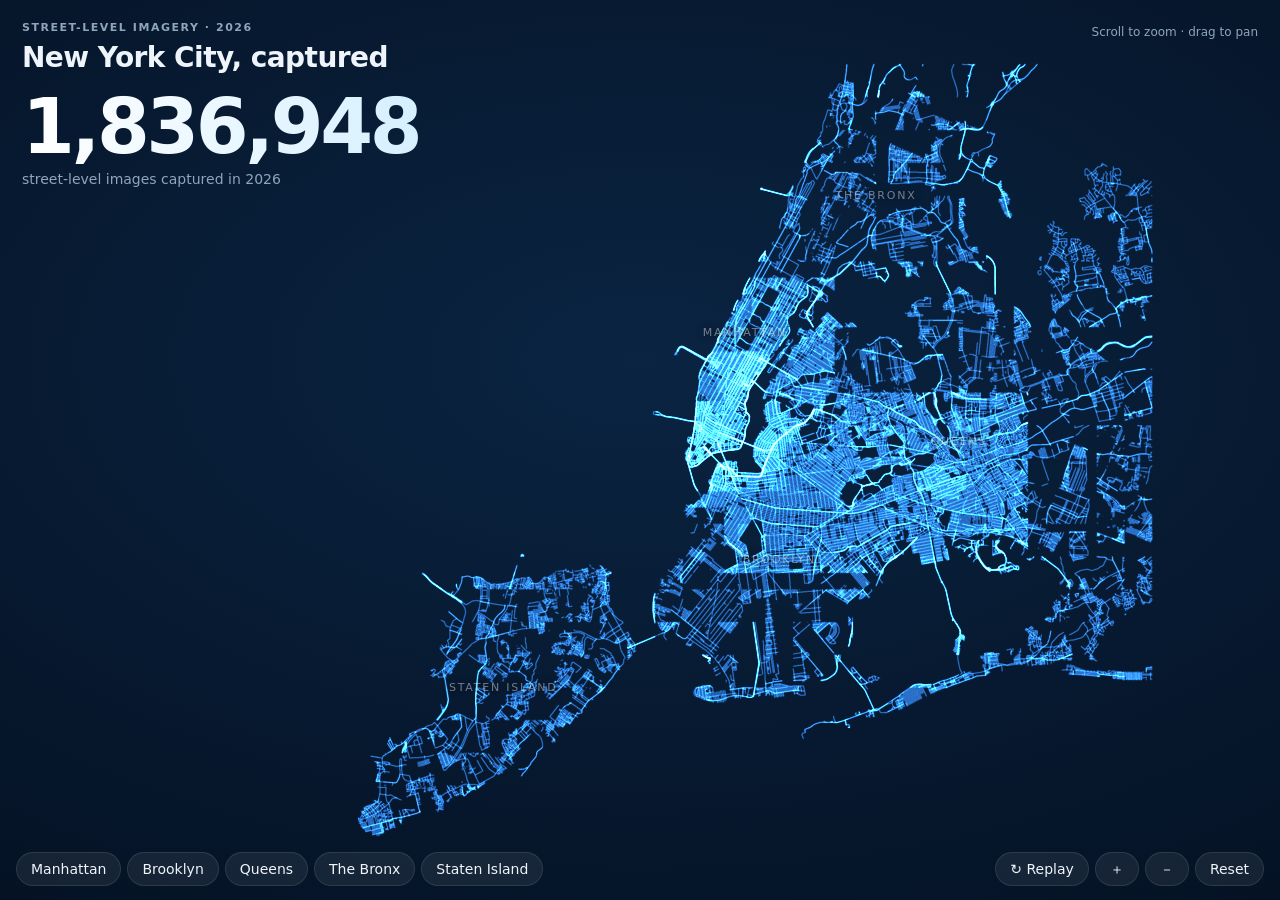
==== coverage.html @ e47feb4b "NYC story map embeds" ====
<!doctype html>
<html lang="en"><head><meta charset="utf-8"><meta name="viewport" content="width=device-width,initial-scale=1">
<title>NYC Glow Map</title>
<link rel="stylesheet" href="base.css">
<style>
#c{position:absolute;inset:0;width:100%;height:100%;cursor:grab;touch-action:none;background:radial-gradient(100% 80% at 50% 40%,#0a2442,#041021)}
#c:active{cursor:grabbing}
.hud{position:absolute;pointer-events:none;left:22px;top:20px;right:22px}
h1{font-size:clamp(18px,3vw,28px);letter-spacing:-.02em;margin-top:2px;max-width:440px}
#big{font-size:clamp(38px,7vw,76px);font-weight:700;letter-spacing:-.045em;font-variant-numeric:tabular-nums;line-height:1;margin-top:10px;background:linear-gradient(90deg,#fff,#7fd0ff);-webkit-background-clip:text;background-clip:text;color:transparent}
#sub{color:var(--mut);margin-top:4px}
#view{margin-top:14px;display:inline-flex;gap:8px;align-items:baseline;padding:7px 14px;border-radius:99px;font-size:13px;color:#cfe6ff;background:rgba(8,26,46,.7);border:1px solid var(--line);opacity:0;transform:translateY(4px);transition:.3s}
#view.on{opacity:1;transform:none}#view b{font-size:16px;font-variant-numeric:tabular-nums;color:#fff}
#dock{position:absolute;left:16px;right:16px;bottom:14px;display:flex;gap:8px;flex-wrap:wrap;align-items:center;justify-content:space-between}
.grp{display:flex;gap:6px;flex-wrap:wrap}
.btn.on{background:var(--blue);border-color:transparent}
.lab{position:absolute;font-size:11px;letter-spacing:.16em;text-transform:uppercase;color:rgba(255,255,255,.55);transform:translate(-50%,-50%);transition:opacity .3s;pointer-events:none;text-shadow:0 0 8px #041021}
#hint{position:absolute;right:22px;top:24px;font-size:12px;color:var(--mut);pointer-events:none;transition:opacity .6s}
#load{position:absolute;inset:0;display:grid;place-items:center;color:var(--mut);background:#041021;transition:opacity .6s}
@media(max-width:640px){#hint{display:none}.btn{padding:0 10px}}
</style></head><body>
<canvas id="c"></canvas><div id="labs"></div>
<div class="hud"><div class="eyebrow" id="eyebrow">Street-level imagery · 2026</div><h1 id="title">New York City, captured</h1><div id="big">0</div><div id="sub">street-level images captured in 2026</div><div id="view"><b id="vn">0</b> <span>images in view</span></div></div>
<div id="hint">Scroll to zoom · drag to pan</div>
<div id="dock"><div class="grp" id="fly"></div><div class="grp"><button class="btn" id="replay">↻ Replay</button><button class="btn" id="zin">＋</button><button class="btn" id="zout">－</button><button class="btn" id="fit">Reset</button></div></div>
<div id="load">Loading…</div>
<script>
// Params: ?title=…&eyebrow=…&sub=…&sweep=0&color=2f8cff&fly=0 (hide borough buttons)
const Q=new URLSearchParams(location.search),$=id=>document.getElementById(id);
if(Q.get('title'))$('title').textContent=Q.get('title');if(Q.get('eyebrow'))$('eyebrow').textContent=Q.get('eyebrow');if(Q.get('sub'))$('sub').textContent=Q.get('sub');
const cv=$('c'),g=cv.getContext('2d');let W,H,DPR,meta,N,X,Y,Cn,fitS,sweep=1,raf,anim;
const R=6378137,mx=lon=>R*lon*Math.PI/180,my=lat=>R*Math.log(Math.tan(Math.PI/4+lat*Math.PI/360));
const v={s:1,cx:0,cy:0};let B={};
const PLACES=[['Manhattan',-73.975,40.775,.04],['Brooklyn',-73.95,40.65,.032],['Queens',-73.82,40.715,.03],['The Bronx',-73.88,40.85,.04],['Staten Island',-74.15,40.58,.036]];
const rgb=(()=>{const c=(Q.get('color')||'2f8cff');return[parseInt(c.slice(0,2),16),parseInt(c.slice(2,4),16),parseInt(c.slice(4,6),16)]})();
const SX=x=>(x-v.cx)*v.s+W/2,SY=y=>H/2-(y-v.cy)*v.s;
function resize(){DPR=Math.min(2,devicePixelRatio||1);W=innerWidth;H=innerHeight;cv.width=W*DPR;cv.height=H*DPR}
function fit(){const wide=W/H>1.3;fitS=Math.min((wide?W*.62:W)/(B.x1-B.x0),(H-(wide?70:130))/(B.y1-B.y0))*1.0;v.s=fitS;v.cx=(B.x0+B.x1)/2-(wide?W*.09:0)/v.s;v.cy=(B.y0+B.y1)/2-(wide?0:H*.03)/v.s}
let lastCount=0;
function render(){
 g.setTransform(DPR,0,0,DPR,0,0);g.clearRect(0,0,W,H);g.globalCompositeOperation='lighter';
 const C=meta.cell,px=Math.max(1.2,C*v.s*.9),yCut=B.y0+(B.y1-B.y0)*sweep,zoomK=Math.min(1,fitS/v.s*2.2),cover=Math.min(1,C*v.s*.9/1.2);let vis=0;
 for(let i=0;i<N;i++){const wy=Y[i]*C;if(wy>yCut)continue;const x=SX(X[i]*C),y=SY(wy);if(x<-6||y<-6||x>W+6||y>H+6)continue;vis+=Cn[i];
  const n=Cn[i],a=Math.min(.7,(.16+n*.06)*(.55+.45*zoomK)*(.3+.7*cover));g.fillStyle=`rgba(${rgb[0]},${rgb[1]},${rgb[2]},${a})`;g.fillRect(x-px/2,y-px/2,px,px);
  if(n>3&&cover>.8){g.fillStyle=`rgba(190,235,255,${Math.min(.55,n*.04)})`;const q=px*.55;g.fillRect(x-q/2,y-q/2,q,q)}}
 g.globalCompositeOperation='source-over';
 if(sweep<1){const y=SY(yCut);const gr=g.createLinearGradient(0,y,0,y+90);gr.addColorStop(0,'rgba(127,208,255,.35)');gr.addColorStop(1,'rgba(127,208,255,0)');g.fillStyle=gr;g.fillRect(0,y,W,90);g.fillStyle='rgba(180,230,255,.9)';g.fillRect(0,y,W,1.5)}
 labs();
 const zoomed=v.s>fitS*1.5&&sweep>=1;$('view').classList.toggle('on',zoomed);if(zoomed){$('vn').textContent=vis.toLocaleString()}
}
function labs(){const el=$('labs');if(!el.children.length)PLACES.forEach(([n])=>{const d=document.createElement('div');d.className='lab';d.textContent=n;el.appendChild(d)});
 [...el.children].forEach((d,i)=>{const[,lo,la]=PLACES[i];d.style.left=SX(mx(lo))+'px';d.style.top=SY(my(la))+'px';d.style.opacity=v.s>fitS*1.8?0:.8})}
function go(to,ms=900){cancelAnimationFrame(anim);const f={...v},t0=performance.now();(function s(t){const k=Math.min(1,(t-t0)/ms),e=k<.5?4*k*k*k:1-Math.pow(-2*k+2,3)/2;
 // zoom in log space so the move feels even
 v.s=f.s*Math.pow(to.s/f.s,e);v.cx=f.cx+(to.cx-f.cx)*e;v.cy=f.cy+(to.cy-f.cy)*e;render();if(k<1)anim=requestAnimationFrame(s)})(t0)}
function replay(){cancelAnimationFrame(raf);fit();const t0=performance.now(),D=3600;
 (function f(t){const k=Math.min(1,(t-t0)/D),e=1-Math.pow(1-k,3);sweep=Q.get('sweep')==='0'?1:e;$('big').textContent=Math.round(meta.total*e).toLocaleString();render();if(k<1)raf=requestAnimationFrame(f)})(t0)}
Promise.all([fetch('data/glow2026.json').then(r=>r.json()),fetch('data/glow2026.bin').then(r=>r.arrayBuffer())]).then(([m,buf])=>{
 meta=m;N=m.count;X=new Int32Array(buf,0,N);Y=new Int32Array(buf,N*4,N);Cn=new Uint16Array(buf,N*8,N);
 let a=1e12,b=-1e12,c=1e12,e=-1e12;for(let i=0;i<N;i++){a=Math.min(a,X[i]);b=Math.max(b,X[i]);c=Math.min(c,Y[i]);e=Math.max(e,Y[i])}
 B={x0:a*m.cell,x1:b*m.cell,y0:c*m.cell,y1:e*m.cell};
 if(Q.get('fly')!=='0')PLACES.forEach(([n,lo,la,s])=>{const bt=document.createElement('button');bt.className='btn';bt.textContent=n;bt.onclick=()=>{go({s,cx:mx(lo),cy:my(la)});[...$('fly').children].forEach(x=>x.classList.toggle('on',x===bt))};$('fly').appendChild(bt)});
 resize();fit();$('load').style.opacity=0;setTimeout(()=>$('load').remove(),700);replay();setTimeout(()=>$('hint').style.opacity=0,9000)});
addEventListener('resize',()=>{if(!meta)return;resize();render()});
let drag=null;cv.onpointerdown=e=>{cancelAnimationFrame(anim);drag={x:e.clientX,y:e.clientY,cx:v.cx,cy:v.cy};cv.setPointerCapture(e.pointerId)};
cv.onpointermove=e=>{if(!drag)return;v.cx=drag.cx-(e.clientX-drag.x)/v.s;v.cy=drag.cy+(e.clientY-drag.y)/v.s;render()};cv.onpointerup=()=>drag=null;
function zoom(f,px=W/2,py=H/2){const wx=(px-W/2)/v.s+v.cx,wy=v.cy-(py-H/2)/v.s,s=Math.max(fitS*.7,Math.min(.5,v.s*f));v.s=s;v.cx=wx-(px-W/2)/s;v.cy=wy+(py-H/2)/s;render()}
cv.addEventListener('wheel',e=>{e.preventDefault();cancelAnimationFrame(anim);zoom(Math.exp(-e.deltaY*.0015),e.clientX,e.clientY)},{passive:false});
$('zin').onclick=()=>zoom(1.7);$('zout').onclick=()=>zoom(1/1.7);
$('fit').onclick=()=>{[...$('fly').children].forEach(x=>x.classList.remove('on'));const s=v.s,cx=v.cx,cy=v.cy;fit();const t={...v};Object.assign(v,{s,cx,cy});go(t)};
$('replay').onclick=replay;
</script></body></html>
---- base.css ----
:root{--navy:#06182c;--navy2:#0b2440;--ink:#eef4fa;--mut:#8ea5bc;--blue:#2f8cff;--teal:#13c4a8;--or:#ff7a2f;--bx:#f4c430;--si:#a78bfa;--line:rgba(255,255,255,.10)}
*{box-sizing:border-box;margin:0;padding:0}
html,body{height:100%;background:var(--navy);color:var(--ink);font:14px/1.45 "Inter",system-ui,-apple-system,"Segoe UI",sans-serif;overflow:hidden;-webkit-font-smoothing:antialiased}
button{font:inherit;color:inherit;cursor:pointer}
.glass{background:rgba(8,26,46,.72);backdrop-filter:blur(14px);-webkit-backdrop-filter:blur(14px);border:1px solid var(--line);border-radius:14px}
.btn{background:rgba(255,255,255,.07);border:1px solid var(--line);border-radius:999px;height:34px;min-width:34px;padding:0 14px;display:inline-flex;align-items:center;justify-content:center;gap:6px;transition:.15s}
.btn:hover{background:rgba(255,255,255,.15)}
.btn.primary{background:var(--blue);border-color:transparent;font-weight:600}
.eyebrow{font-size:11px;letter-spacing:.14em;text-transform:uppercase;color:var(--mut);font-weight:600}
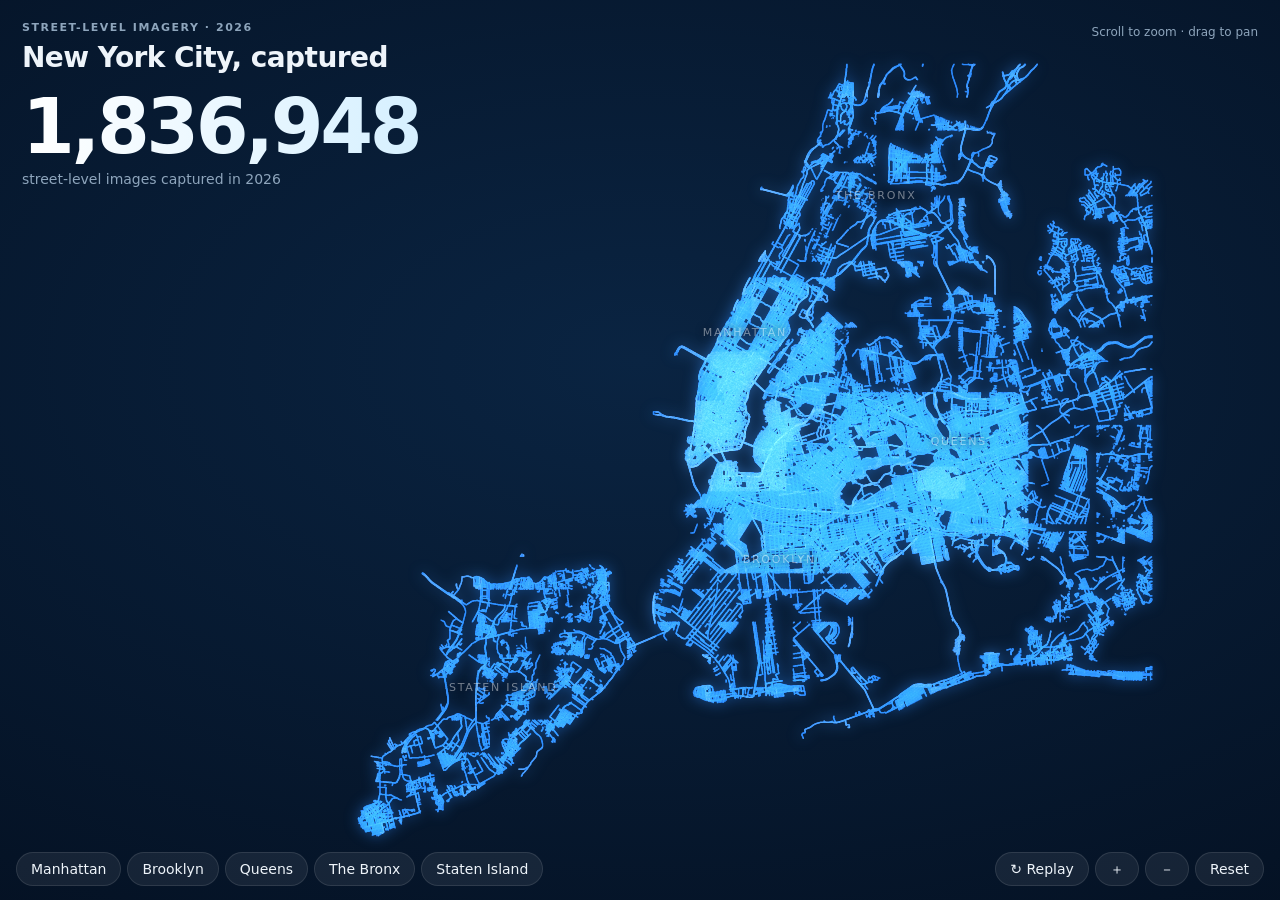
==== commit 2fe9cd85: "Even glow: every covered block lit equally" ====
--- a/coverage.html
+++ b/coverage.html
@@ -36,13 +36,15 @@
 const SX=x=>(x-v.cx)*v.s+W/2,SY=y=>H/2-(y-v.cy)*v.s;
 function resize(){DPR=Math.min(2,devicePixelRatio||1);W=innerWidth;H=innerHeight;cv.width=W*DPR;cv.height=H*DPR}
 function fit(){const wide=W/H>1.3;fitS=Math.min((wide?W*.62:W)/(B.x1-B.x0),(H-(wide?70:130))/(B.y1-B.y0))*1.0;v.s=fitS;v.cx=(B.x0+B.x1)/2-(wide?W*.09:0)/v.s;v.cy=(B.y0+B.y1)/2-(wide?0:H*.03)/v.s}
-let lastCount=0;
+let lastCount=0,bl=document.createElement('canvas');
+function bloom(){const w=Math.max(8,cv.width>>2),h=Math.max(8,cv.height>>2);if(bl.width!==w||bl.height!==h){bl.width=w;bl.height=h}const b=bl.getContext('2d');b.clearRect(0,0,w,h);b.drawImage(cv,0,0,w,h);g.save();g.setTransform(1,0,0,1,0,0);g.globalCompositeOperation='lighter';g.globalAlpha=.5;g.filter='blur(7px)';g.drawImage(bl,0,0,cv.width,cv.height);g.restore()}
 function render(){
- g.setTransform(DPR,0,0,DPR,0,0);g.clearRect(0,0,W,H);g.globalCompositeOperation='lighter';
+ g.setTransform(DPR,0,0,DPR,0,0);g.clearRect(0,0,W,H);g.globalCompositeOperation='source-over';
  const C=meta.cell,px=Math.max(1.2,C*v.s*.9),yCut=B.y0+(B.y1-B.y0)*sweep,zoomK=Math.min(1,fitS/v.s*2.2),cover=Math.min(1,C*v.s*.9/1.2);let vis=0;
  for(let i=0;i<N;i++){const wy=Y[i]*C;if(wy>yCut)continue;const x=SX(X[i]*C),y=SY(wy);if(x<-6||y<-6||x>W+6||y>H+6)continue;vis+=Cn[i];
-  const n=Cn[i],a=Math.min(.7,(.16+n*.06)*(.55+.45*zoomK)*(.3+.7*cover));g.fillStyle=`rgba(${rgb[0]},${rgb[1]},${rgb[2]},${a})`;g.fillRect(x-px/2,y-px/2,px,px);
-  if(n>3&&cover>.8){g.fillStyle=`rgba(190,235,255,${Math.min(.55,n*.04)})`;const q=px*.55;g.fillRect(x-q/2,y-q/2,q,q)}}
+  const n=Cn[i];g.fillStyle=`rgba(${rgb[0]},${rgb[1]},${rgb[2]},.66)`;g.fillRect(x-px/2,y-px/2,px,px);
+  if(n>=6){g.fillStyle='rgba(200,236,255,'+Math.min(.4,.08+n*.012)+')';g.fillRect(x-px/2,y-px/2,px,px)}}
+ bloom();
  g.globalCompositeOperation='source-over';
  if(sweep<1){const y=SY(yCut);const gr=g.createLinearGradient(0,y,0,y+90);gr.addColorStop(0,'rgba(127,208,255,.35)');gr.addColorStop(1,'rgba(127,208,255,0)');g.fillStyle=gr;g.fillRect(0,y,W,90);g.fillStyle='rgba(180,230,255,.9)';g.fillRect(0,y,W,1.5)}
  labs();
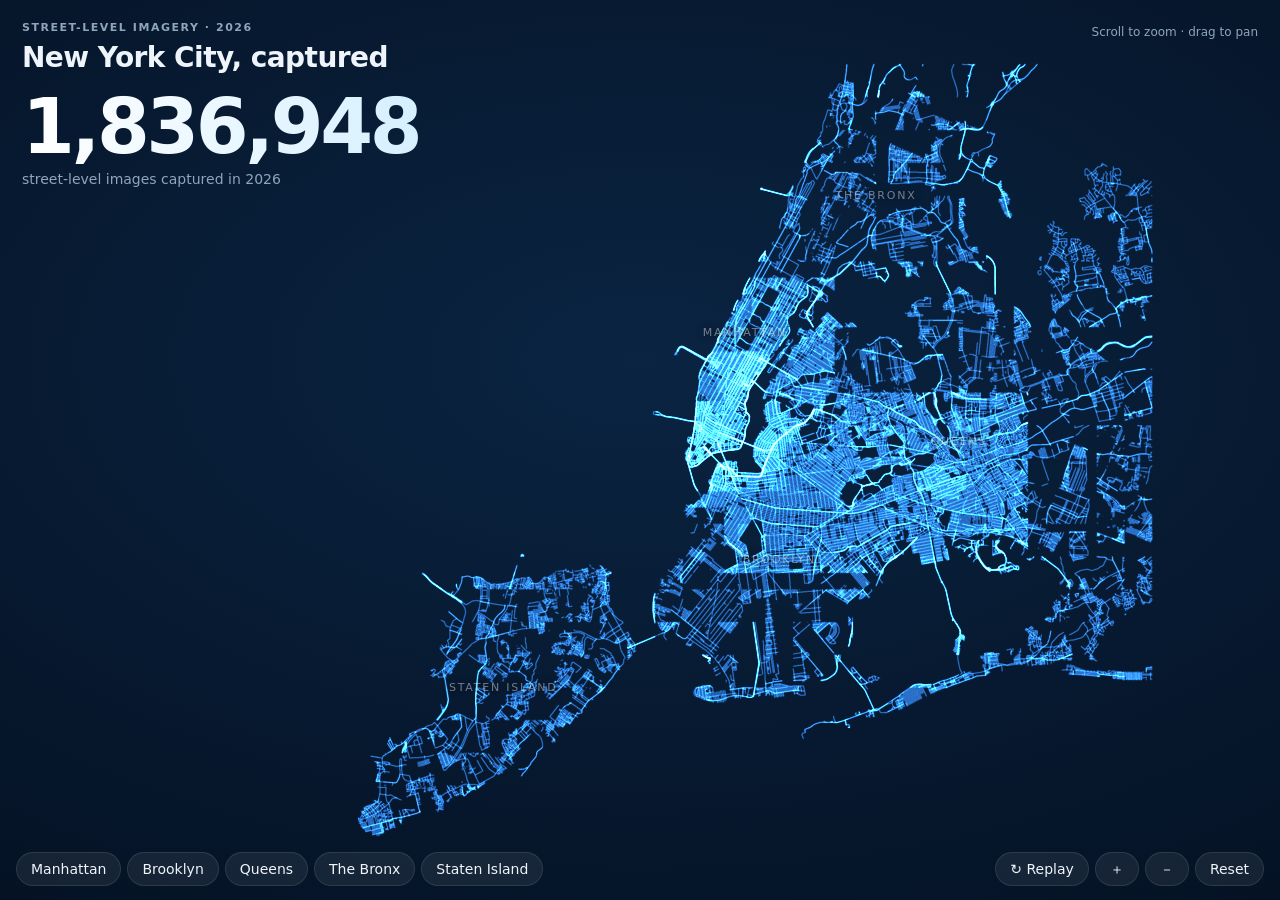
==== commit 401c408f: "Restore density glow; data variant parameter" ====
--- a/coverage.html
+++ b/coverage.html
@@ -39,12 +39,11 @@
 let lastCount=0,bl=document.createElement('canvas');
 function bloom(){const w=Math.max(8,cv.width>>2),h=Math.max(8,cv.height>>2);if(bl.width!==w||bl.height!==h){bl.width=w;bl.height=h}const b=bl.getContext('2d');b.clearRect(0,0,w,h);b.drawImage(cv,0,0,w,h);g.save();g.setTransform(1,0,0,1,0,0);g.globalCompositeOperation='lighter';g.globalAlpha=.5;g.filter='blur(7px)';g.drawImage(bl,0,0,cv.width,cv.height);g.restore()}
 function render(){
- g.setTransform(DPR,0,0,DPR,0,0);g.clearRect(0,0,W,H);g.globalCompositeOperation='source-over';
+ g.setTransform(DPR,0,0,DPR,0,0);g.clearRect(0,0,W,H);g.globalCompositeOperation='lighter';
  const C=meta.cell,px=Math.max(1.2,C*v.s*.9),yCut=B.y0+(B.y1-B.y0)*sweep,zoomK=Math.min(1,fitS/v.s*2.2),cover=Math.min(1,C*v.s*.9/1.2);let vis=0;
  for(let i=0;i<N;i++){const wy=Y[i]*C;if(wy>yCut)continue;const x=SX(X[i]*C),y=SY(wy);if(x<-6||y<-6||x>W+6||y>H+6)continue;vis+=Cn[i];
-  const n=Cn[i];g.fillStyle=`rgba(${rgb[0]},${rgb[1]},${rgb[2]},.66)`;g.fillRect(x-px/2,y-px/2,px,px);
-  if(n>=6){g.fillStyle='rgba(200,236,255,'+Math.min(.4,.08+n*.012)+')';g.fillRect(x-px/2,y-px/2,px,px)}}
- bloom();
+  const n=Cn[i],a=Math.min(.7,(.16+n*.06)*(.55+.45*zoomK)*(.3+.7*cover));g.fillStyle=`rgba(${rgb[0]},${rgb[1]},${rgb[2]},${a})`;g.fillRect(x-px/2,y-px/2,px,px);
+  if(n>3&&cover>.8){g.fillStyle=`rgba(190,235,255,${Math.min(.55,n*.04)})`;const q=px*.55;g.fillRect(x-q/2,y-q/2,q,q)}}
  g.globalCompositeOperation='source-over';
  if(sweep<1){const y=SY(yCut);const gr=g.createLinearGradient(0,y,0,y+90);gr.addColorStop(0,'rgba(127,208,255,.35)');gr.addColorStop(1,'rgba(127,208,255,0)');g.fillStyle=gr;g.fillRect(0,y,W,90);g.fillStyle='rgba(180,230,255,.9)';g.fillRect(0,y,W,1.5)}
  labs();
@@ -57,7 +56,7 @@
  v.s=f.s*Math.pow(to.s/f.s,e);v.cx=f.cx+(to.cx-f.cx)*e;v.cy=f.cy+(to.cy-f.cy)*e;render();if(k<1)anim=requestAnimationFrame(s)})(t0)}
 function replay(){cancelAnimationFrame(raf);fit();const t0=performance.now(),D=3600;
  (function f(t){const k=Math.min(1,(t-t0)/D),e=1-Math.pow(1-k,3);sweep=Q.get('sweep')==='0'?1:e;$('big').textContent=Math.round(meta.total*e).toLocaleString();render();if(k<1)raf=requestAnimationFrame(f)})(t0)}
-Promise.all([fetch('data/glow2026.json').then(r=>r.json()),fetch('data/glow2026.bin').then(r=>r.arrayBuffer())]).then(([m,buf])=>{
+Promise.all([fetch('data/'+(new URLSearchParams(location.search).get('data')||'glow2026')+'.json').then(r=>r.json()),fetch('data/'+(new URLSearchParams(location.search).get('data')||'glow2026')+'.bin').then(r=>r.arrayBuffer())]).then(([m,buf])=>{
  meta=m;N=m.count;X=new Int32Array(buf,0,N);Y=new Int32Array(buf,N*4,N);Cn=new Uint16Array(buf,N*8,N);
  let a=1e12,b=-1e12,c=1e12,e=-1e12;for(let i=0;i<N;i++){a=Math.min(a,X[i]);b=Math.max(b,X[i]);c=Math.min(c,Y[i]);e=Math.max(e,Y[i])}
  B={x0:a*m.cell,x1:b*m.cell,y0:c*m.cell,y1:e*m.cell};
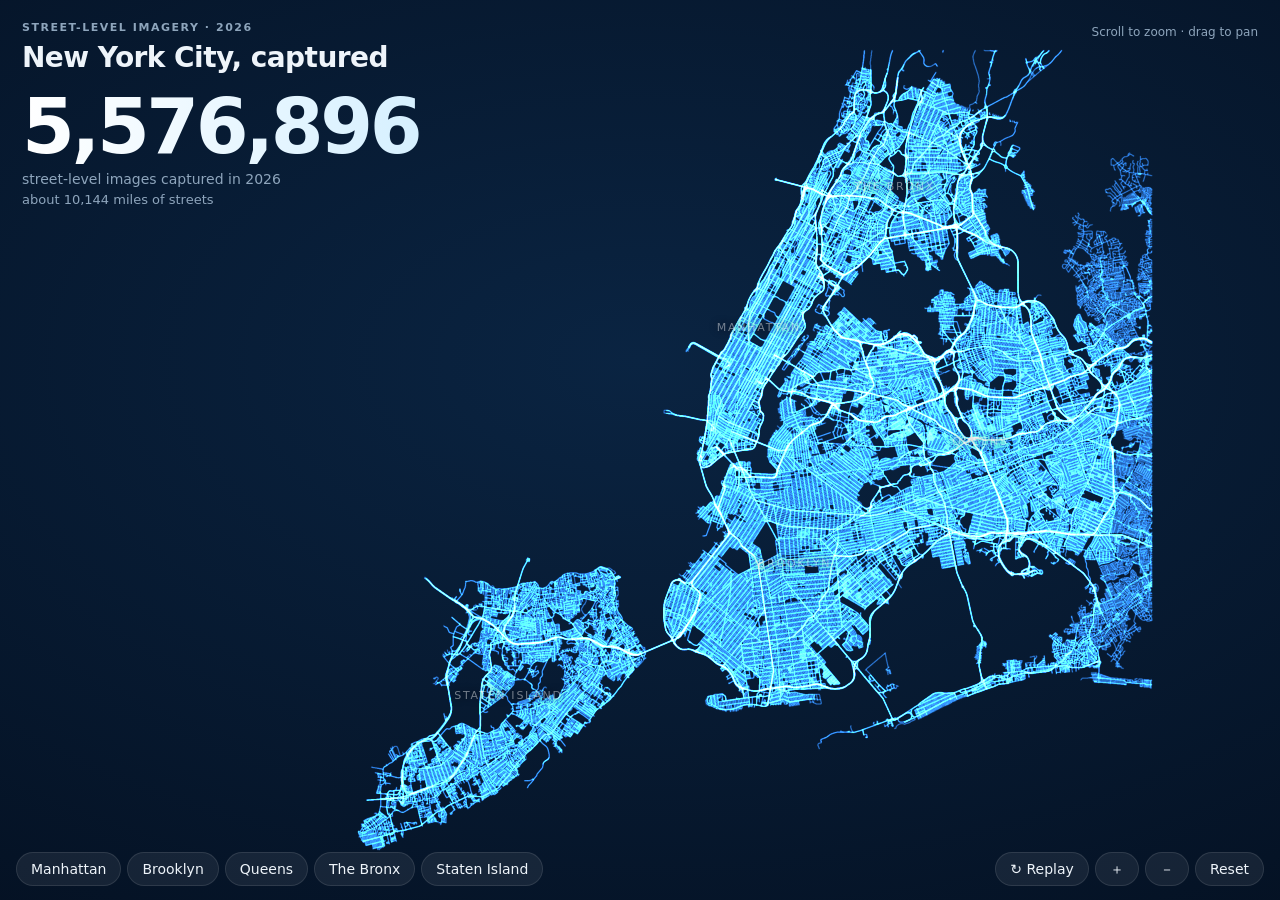
==== commit 79beeb91: "Add multi-metro coverage glow map; update NYC to full 2026 crawl (5.58M images, 10,144 miles) Co-Aut" ====
--- a/coverage.html
+++ b/coverage.html
@@ -20,7 +20,7 @@
 @media(max-width:640px){#hint{display:none}.btn{padding:0 10px}}
 </style></head><body>
 <canvas id="c"></canvas><div id="labs"></div>
-<div class="hud"><div class="eyebrow" id="eyebrow">Street-level imagery · 2026</div><h1 id="title">New York City, captured</h1><div id="big">0</div><div id="sub">street-level images captured in 2026</div><div id="view"><b id="vn">0</b> <span>images in view</span></div></div>
+<div class="hud"><div class="eyebrow" id="eyebrow">Street-level imagery · 2026</div><h1 id="title">New York City, captured</h1><div id="big">0</div><div id="sub">street-level images captured in 2026</div><div id="mi" style="color:var(--mut);font-size:13px;margin-top:2px"></div><div id="view"><b id="vn">0</b> <span>images in view</span></div></div>
 <div id="hint">Scroll to zoom · drag to pan</div>
 <div id="dock"><div class="grp" id="fly"></div><div class="grp"><button class="btn" id="replay">↻ Replay</button><button class="btn" id="zin">＋</button><button class="btn" id="zout">－</button><button class="btn" id="fit">Reset</button></div></div>
 <div id="load">Loading…</div>
@@ -28,7 +28,7 @@
 // Params: ?title=…&eyebrow=…&sub=…&sweep=0&color=2f8cff&fly=0 (hide borough buttons)
 const Q=new URLSearchParams(location.search),$=id=>document.getElementById(id);
 if(Q.get('title'))$('title').textContent=Q.get('title');if(Q.get('eyebrow'))$('eyebrow').textContent=Q.get('eyebrow');if(Q.get('sub'))$('sub').textContent=Q.get('sub');
-const cv=$('c'),g=cv.getContext('2d');let W,H,DPR,meta,N,X,Y,Cn,fitS,sweep=1,raf,anim;
+let MI=0;fetch('data/metros.json').then(r=>r.json()).then(d=>{MI=(d.metros.find(m=>m.id==='nyc')||{}).miles||0}).catch(()=>{});const cv=$('c'),g=cv.getContext('2d');let W,H,DPR,meta,N,X,Y,Cn,fitS,sweep=1,raf,anim;
 const R=6378137,mx=lon=>R*lon*Math.PI/180,my=lat=>R*Math.log(Math.tan(Math.PI/4+lat*Math.PI/360));
 const v={s:1,cx:0,cy:0};let B={};
 const PLACES=[['Manhattan',-73.975,40.775,.04],['Brooklyn',-73.95,40.65,.032],['Queens',-73.82,40.715,.03],['The Bronx',-73.88,40.85,.04],['Staten Island',-74.15,40.58,.036]];
@@ -55,7 +55,7 @@
  // zoom in log space so the move feels even
  v.s=f.s*Math.pow(to.s/f.s,e);v.cx=f.cx+(to.cx-f.cx)*e;v.cy=f.cy+(to.cy-f.cy)*e;render();if(k<1)anim=requestAnimationFrame(s)})(t0)}
 function replay(){cancelAnimationFrame(raf);fit();const t0=performance.now(),D=3600;
- (function f(t){const k=Math.min(1,(t-t0)/D),e=1-Math.pow(1-k,3);sweep=Q.get('sweep')==='0'?1:e;$('big').textContent=Math.round(meta.total*e).toLocaleString();render();if(k<1)raf=requestAnimationFrame(f)})(t0)}
+ (function f(t){const k=Math.min(1,(t-t0)/D),e=1-Math.pow(1-k,3);sweep=Q.get('sweep')==='0'?1:e;$('big').textContent=Math.round(meta.total*e).toLocaleString();if(MI&&!Q.get('sub'))$('mi').textContent='about '+Math.round(MI*e).toLocaleString()+' miles of streets';render();if(k<1)raf=requestAnimationFrame(f)})(t0)}
 Promise.all([fetch('data/'+(new URLSearchParams(location.search).get('data')||'glow2026')+'.json').then(r=>r.json()),fetch('data/'+(new URLSearchParams(location.search).get('data')||'glow2026')+'.bin').then(r=>r.arrayBuffer())]).then(([m,buf])=>{
  meta=m;N=m.count;X=new Int32Array(buf,0,N);Y=new Int32Array(buf,N*4,N);Cn=new Uint16Array(buf,N*8,N);
  let a=1e12,b=-1e12,c=1e12,e=-1e12;for(let i=0;i<N;i++){a=Math.min(a,X[i]);b=Math.max(b,X[i]);c=Math.min(c,Y[i]);e=Math.max(e,Y[i])}
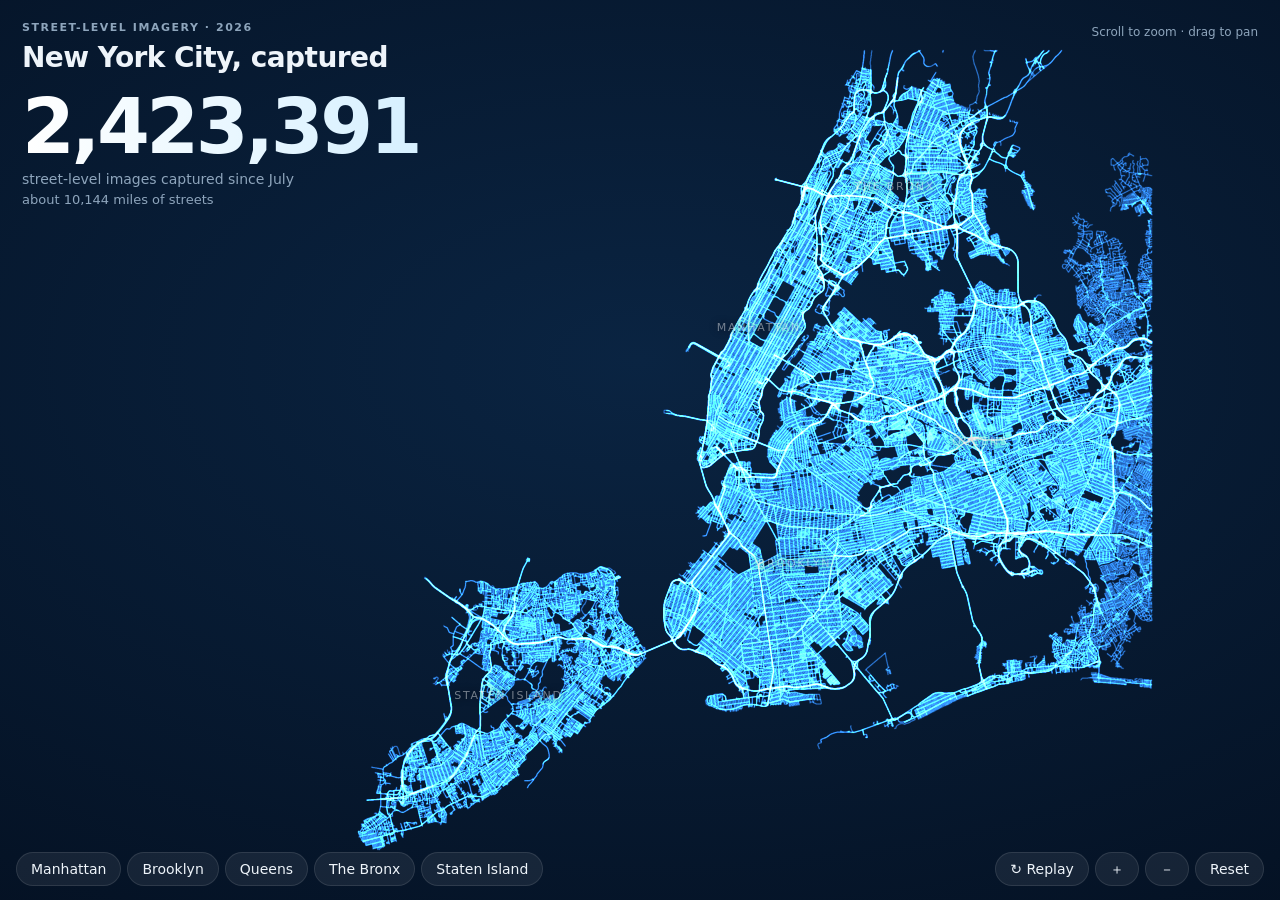
==== commit e870221d: "NYC headline images: count July onward only (2,423,391); map and mileage unchanged Co-Authored-By: C" ====
--- a/coverage.html
+++ b/coverage.html
@@ -20,7 +20,7 @@
 @media(max-width:640px){#hint{display:none}.btn{padding:0 10px}}
 </style></head><body>
 <canvas id="c"></canvas><div id="labs"></div>
-<div class="hud"><div class="eyebrow" id="eyebrow">Street-level imagery · 2026</div><h1 id="title">New York City, captured</h1><div id="big">0</div><div id="sub">street-level images captured in 2026</div><div id="mi" style="color:var(--mut);font-size:13px;margin-top:2px"></div><div id="view"><b id="vn">0</b> <span>images in view</span></div></div>
+<div class="hud"><div class="eyebrow" id="eyebrow">Street-level imagery · 2026</div><h1 id="title">New York City, captured</h1><div id="big">0</div><div id="sub">street-level images captured since July</div><div id="mi" style="color:var(--mut);font-size:13px;margin-top:2px"></div><div id="view"><b id="vn">0</b> <span>images in view</span></div></div>
 <div id="hint">Scroll to zoom · drag to pan</div>
 <div id="dock"><div class="grp" id="fly"></div><div class="grp"><button class="btn" id="replay">↻ Replay</button><button class="btn" id="zin">＋</button><button class="btn" id="zout">－</button><button class="btn" id="fit">Reset</button></div></div>
 <div id="load">Loading…</div>
